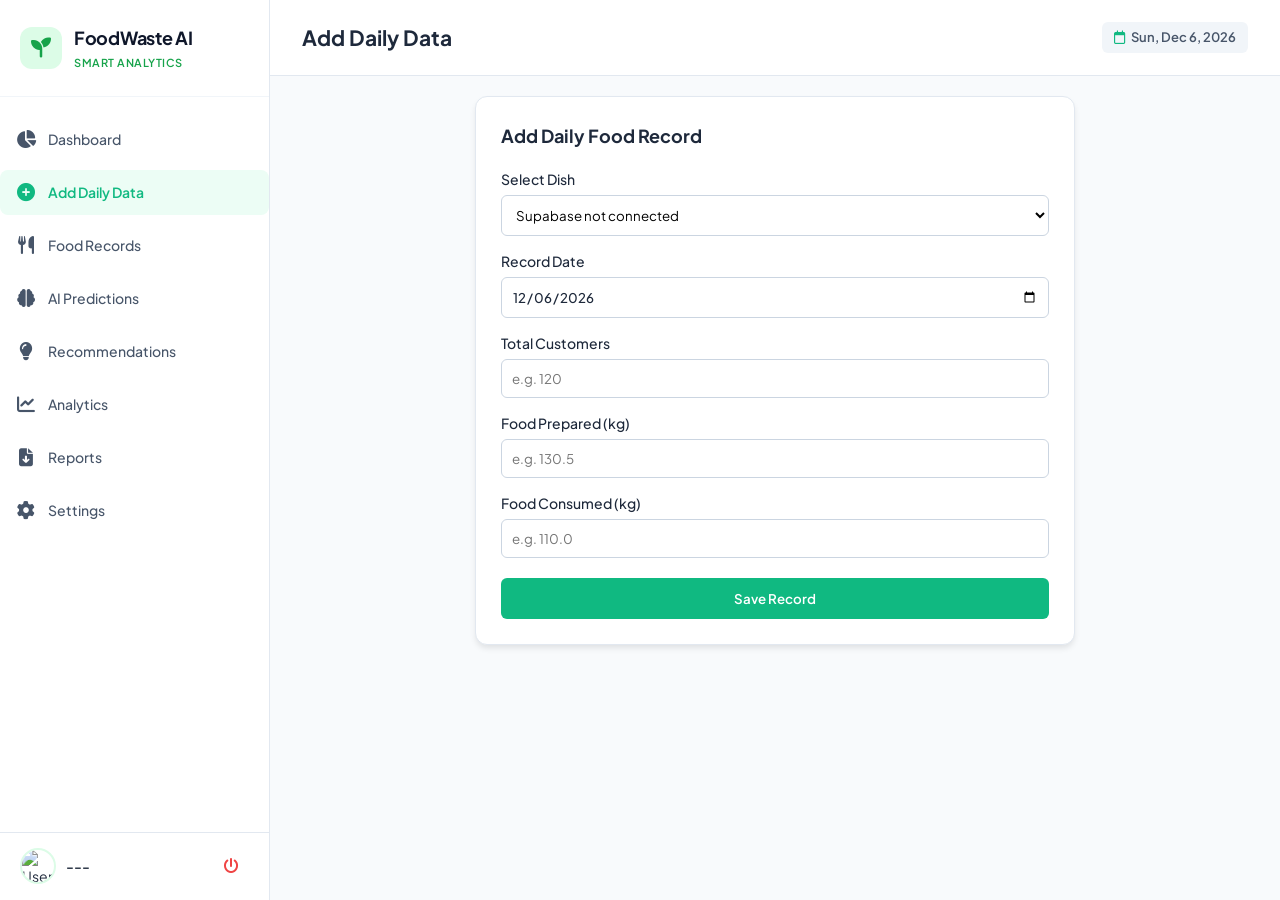
==== Daily_data.html @ f4ef6a55 "Add files via upload" ====
<!DOCTYPE html>
<html lang="en">
<head>
    <meta charset="UTF-8">
    <meta name="viewport" content="width=device-width, initial-scale=1.0">
    <title>Add Daily Data - FoodWaste AI</title>
    <!-- Font Awesome for Icons -->
    <link rel="stylesheet" href="https://cdnjs.cloudflare.com/ajax/libs/font-awesome/6.4.0/css/all.min.css">
    <!-- Google Fonts -->
    <link href="https://fonts.googleapis.com/css2?family=Plus+Jakarta+Sans:wght@400;500;600;700;800&display=swap" rel="stylesheet">
    <!-- Stylesheet -->
    <link rel="stylesheet" href="Dashboard.css">
</head>
<body>

    <div class="dashboard-container">
        
        <!-- SIDEBAR OVERLAY FOR MOBILE -->
        <div id="sidebarOverlay" class="sidebar-overlay"></div>

        <!-- SIDEBAR NAVIGATION -->
        <aside id="sidebar" class="sidebar">
            <div class="sidebar-header">
    <a href="Dashboard.html" style="display: flex; align-items: center; gap: 12px; text-decoration: none; color: inherit; width: 100%;">
        <div class="brand-logo">
            <i class="fa-solid fa-seedling"></i>
        </div>
        <div class="brand-title">
            <h2>FoodWaste AI</h2>
            <span>Smart Analytics</span>
        </div>
    </a>
    <button class="mobile-close-btn" id="mobileCloseBtn">
        <i class="fa-solid fa-xmark"></i>
    </button>
</div>

            <ul class="sidebar-nav" style="list-style: none; padding: 0; margin: 20px 0;">
                <li>
                    <a href="Dashboard.html" class="nav-item" data-page="dashboard" style="display: flex; align-items: center; gap: 12px; padding: 12px 16px; text-decoration: none; color: #475569; font-weight: 500; border-radius: 8px; margin-bottom: 4px;">
                        <i class="fa-solid fa-chart-pie" style="width: 20px; text-align: center;"></i>
                        <span>Dashboard</span>
                    </a>
                </li>
                <li>
                    <a href="Daily_data.html" class="nav-item active" data-page="add-daily-data" style="display: flex; align-items: center; gap: 12px; padding: 12px 16px; text-decoration: none; color: #10b981; background: #ecfdf5; font-weight: 600; border-radius: 8px; margin-bottom: 4px;">
                        <i class="fa-solid fa-circle-plus" style="width: 20px; text-align: center;"></i>
                        <span>Add Daily Data</span>
                    </a>
                </li>
                <li>
                    <a href="Food_records.html" class="nav-item" data-page="food-records" style="display: flex; align-items: center; gap: 12px; padding: 12px 16px; text-decoration: none; color: #475569; font-weight: 500; border-radius: 8px; margin-bottom: 4px;">
                        <i class="fa-solid fa-utensils" style="width: 20px; text-align: center;"></i>
                        <span>Food Records</span>
                    </a>
                </li>
                <li>
                    <a href="Prediction.html" class="nav-item" data-page="predictions" style="display: flex; align-items: center; gap: 12px; padding: 12px 16px; text-decoration: none; color: #475569; font-weight: 500; border-radius: 8px; margin-bottom: 4px;">
                        <i class="fa-solid fa-brain" style="width: 20px; text-align: center;"></i>
                        <span>AI Predictions</span>
                    </a>
                </li>
                <li>
                    <a href="recommendations.html" class="nav-item" data-page="recommendations" style="display: flex; align-items: center; gap: 12px; padding: 12px 16px; text-decoration: none; color: #475569; font-weight: 500; border-radius: 8px; margin-bottom: 4px;">
                        <i class="fa-solid fa-lightbulb" style="width: 20px; text-align: center;"></i>
                        <span>Recommendations</span>
                    </a>
                </li>
                <li>
                    <a href="analytics.html" class="nav-item" data-page="analytics" style="display: flex; align-items: center; gap: 12px; padding: 12px 16px; text-decoration: none; color: #475569; font-weight: 500; border-radius: 8px; margin-bottom: 4px;">
                        <i class="fa-solid fa-chart-line" style="width: 20px; text-align: center;"></i>
                        <span>Analytics</span>
                    </a>
                </li>
                <li>
                    <a href="reports.html" class="nav-item" data-page="reports" style="display: flex; align-items: center; gap: 12px; padding: 12px 16px; text-decoration: none; color: #475569; font-weight: 500; border-radius: 8px; margin-bottom: 4px;">
                        <i class="fa-solid fa-file-arrow-down" style="width: 20px; text-align: center;"></i>
                        <span>Reports</span>
                    </a>
                </li>
                <li>
                    <a href="settings.html" class="nav-item" data-page="settings" style="display: flex; align-items: center; gap: 12px; padding: 12px 16px; text-decoration: none; color: #475569; font-weight: 500; border-radius: 8px; margin-bottom: 4px;">
                        <i class="fa-solid fa-gear" style="width: 20px; text-align: center;"></i>
                        <span>Settings</span>
                    </a>
                </li>
            </ul>

            <div class="sidebar-footer" style="padding-top: 15px; border-top: 1px solid #e2e8f0; display: flex; align-items: center; justify-content: space-between;">
                <div class="admin-profile" style="display: flex; align-items: center; gap: 10px;">
                    <img src="https://images.unsplash.com/photo-1534528741775-53994a69daeb?auto=format&fit=crop&w=150&q=80" alt="User" class="admin-avatar" style="width: 36px; height: 36px; border-radius: 50%; object-fit: cover;">
                    <div class="admin-info">
                        <h4 id="sidebarAdminName" style="font-size: 14px; margin: 0; color: #1e293b;">---</h4>
                        <!-- <p style="font-size: 11px; margin: 0; color: #64748b;">Indore, MP</p> -->
                    </div>
                </div>
                <button class="logout-btn" title="Logout" style="background: none; border: none; color: #ef4444; font-size: 16px; cursor: pointer;">
                    <i class="fa-solid fa-power-off"></i>
                </button>
            </div>
        </aside>

        <!-- MAIN CONTENT WRAPPER -->
        <div class="main-content">
            
            <!-- TOP HEADER -->
            <header class="top-header">
                <div class="header-left">
                    <button id="sidebarToggle" class="sidebar-toggle-btn"><i class="fa-solid fa-bars"></i></button>
                    <h2>Add Daily Data</h2>
                </div>
                <div class="header-right">
                    <div class="date-display" id="currentDateDisplay" style="font-size: 13px; font-weight: 600; color: #475569; background: #f1f5f9; padding: 6px 12px; border-radius: 6px;">
                        <i class="fa-regular fa-calendar" style="margin-right: 6px; color: #10b981;"></i>Loading Date...
                    </div>
                </div>
            </header>

            <!-- PAGE CONTENT AREA -->
            <main class="content-body" style="padding: 20px;">
                
                <!-- Food Record Form / Container Card -->
                <div class="card" style="max-width: 600px; margin: 0 auto; background: white; padding: 25px; border-radius: 12px; box-shadow: 0 4px 6px -1px rgba(0,0,0,0.1);">
                    <div class="card-header" style="display: flex; justify-content: space-between; align-items: center; margin-bottom: 20px;">
                        <h3 style="margin: 0; font-size: 18px; color: #1e293b;">Add Daily Food Record</h3>
                    </div>
                    
                    <form id="foodRecordForm">
                        <!-- Select Dish Dropdown -->
                        <div class="form-group" style="margin-bottom: 15px;">
                            <label style="display:block; margin-bottom:5px; font-size:14px; font-weight:500;">Select Dish</label>
                            <select id="dishSelect" style="width:100%; padding:10px; border:1px solid #cbd5e1; border-radius:6px; outline:none; background:white;" required>
                                <option value="">-- Loading Dishes --</option>
                            </select>
                        </div>

                        <div class="form-group" style="margin-bottom: 15px;">
                            <label style="display:block; margin-bottom:5px; font-size:14px; font-weight:500;">Record Date</label>
                            <input type="date" id="recDate" class="date-input" style="width:100%; padding:10px; border:1px solid #cbd5e1; border-radius:6px; outline:none;" required>
                        </div>
                        
                        <div class="form-group" style="margin-bottom: 15px;">
                            <label style="display:block; margin-bottom:5px; font-size:14px; font-weight:500;">Total Customers</label>
                            <input type="number" id="recCustomers" placeholder="e.g. 120" style="width:100%; padding:10px; border:1px solid #cbd5e1; border-radius:6px; outline:none;" required>
                        </div>
                        
                        <div class="form-group" style="margin-bottom: 15px;">
                            <label style="display:block; margin-bottom:5px; font-size:14px; font-weight:500;">Food Prepared (kg)</label>
                            <input type="number" step="0.1" id="recPrepared" placeholder="e.g. 130.5" style="width:100%; padding:10px; border:1px solid #cbd5e1; border-radius:6px; outline:none;" required>
                        </div>
                        
                        <div class="form-group" style="margin-bottom: 20px;">
                            <label style="display:block; margin-bottom:5px; font-size:14px; font-weight:500;">Food Consumed (kg)</label>
                            <input type="number" step="0.1" id="recConsumed" placeholder="e.g. 110.0" style="width:100%; padding:10px; border:1px solid #cbd5e1; border-radius:6px; outline:none;" required>
                        </div>
                        
                        <button type="submit" class="btn-primary" style="width:100%; padding:12px; background:#10b981; color:white; border:none; border-radius:6px; font-weight:600; cursor:pointer;">Save Record</button>
                    </form>
                </div>

            </main>
        </div>
    </div>

    <!-- Supabase CDN -->
    <script src="https://cdn.jsdelivr.net/npm/@supabase/supabase-js@2"></script>
    <!-- Your Main Script -->
    <script src="daily_data.js"></script>
</body>
</html>
---- Dashboard.css ----
/* ==========================================================================
   FoodWaste AI - Admin Dashboard Stylesheet
   Theme: Professional Green/Blue Sustainability-Oriented SaaS
   ========================================================================== */

:root {
    --primary-50: #f0fdf4;
    --primary-100: #dcfce7;
    --primary-500: #22c55e;
    --primary-600: #16a34a;
    --primary-700: #15803d;
    --primary-900: #14532d;
    
    --teal-500: #14b8a6;
    --teal-650: #0f766e;
    
    --blue-500: #3b82f6;
    --blue-600: #2563eb;
    
    --success: #10b981;
    --warning: #f59e0b;
    --danger: #ef4444;
    
    --slate-50: #f8fafc;
    --slate-100: #f1f5f9;
    --slate-200: #e2e8f0;
    --slate-300: #cbd5e1;
    --slate-400: #94a3b8;
    --slate-600: #475569;
    --slate-700: #334155;
    --slate-800: #1e293b;
    --slate-900: #0f172a;
    
    --white: #ffffff;
    
    --sidebar-width: 270px;
    --header-height: 76px;
    
    --shadow-sm: 0 1px 2px 0 rgba(0, 0, 0, 0.05);
    --shadow-md: 0 4px 6px -1px rgba(0, 0, 0, 0.05), 0 2px 4px -2px rgba(0, 0, 0, 0.05);
    --shadow-lg: 0 10px 15px -3px rgba(0, 0, 0, 0.05), 0 4px 6px -4px rgba(0, 0, 0, 0.05);
    
    --radius-sm: 8px;
    --radius-md: 12px;
    --radius-lg: 16px;
    --radius-full: 9999px;
    
    --transition: all 0.25s ease-in-out;
}

* {
    box-sizing: border-box;
    margin: 0;
    padding: 0;
    font-family: 'Plus Jakarta Sans', sans-serif;
}

body {
    background-color: var(--slate-50);
    color: var(--slate-800);
    line-height: 1.5;
    font-size: 14px;
    overflow-x: hidden;
}

/* Scrollbar customization */
::-webkit-scrollbar {
    width: 6px;
    height: 6px;
}
::-webkit-scrollbar-track {
    background: transparent;
}
::-webkit-scrollbar-thumb {
    background: var(--slate-300);
    border-radius: var(--radius-full);
}
::-webkit-scrollbar-thumb:hover {
    background: var(--slate-400);
}

/* ==========================================================================
   App Layout
   ========================================================================== */

.app-container {
    display: flex;
    min-height: 100vh;
}

/* Sidebar Overlay for Mobile */
.sidebar-overlay {
    position: fixed;
    top: 0;
    left: 0;
    width: 100%;
    height: 100%;
    background: rgba(15, 23, 42, 0.5);
    backdrop-filter: blur(2px);
    z-index: 99;
    opacity: 0;
    visibility: hidden;
    transition: var(--transition);
}
.sidebar-overlay.active {
    opacity: 1;
    visibility: visible;
}

/* ==========================================================================
   Left Sidebar
   ========================================================================== */

.sidebar {
    width: var(--sidebar-width);
    background: var(--white);
    border-right: 1px solid var(--slate-200);
    display: flex;
    flex-direction: column;
    position: fixed;
    top: 0;
    left: 0;
    height: 100vh;
    z-index: 100;
    transition: transform 0.3s ease;
}

.sidebar-header {
    padding: 24px 20px;
    display: flex;
    align-items: center;
    gap: 12px;
    border-bottom: 1px solid var(--slate-100);
}

.brand-logo {
    width: 42px;
    height: 42px;
    background: var(--primary-100);
    color: var(--primary-600);
    border-radius: var(--radius-md);
    display: flex;
    align-items: center;
    justify-content: center;
    font-size: 20px;
}

.brand-title h2 {
    font-size: 18px;
    font-weight: 700;
    color: var(--slate-900);
    letter-spacing: -0.3px;
}

.brand-title span {
    font-size: 11px;
    font-weight: 600;
    color: var(--primary-600);
    text-transform: uppercase;
    letter-spacing: 0.5px;
}

.mobile-close-btn {
    display: none;
    background: none;
    border: none;
    font-size: 20px;
    color: var(--slate-600);
    cursor: pointer;
    margin-left: auto;
}

.sidebar-nav {
    padding: 20px 12px;
    flex: 1;
    overflow-y: auto;
    display: flex;
    flex-direction: column;
    gap: 4px;
}

.nav-item {
    display: flex;
    align-items: center;
    gap: 12px;
    padding: 12px 16px;
    color: var(--slate-600);
    text-decoration: none;
    font-weight: 500;
    border-radius: var(--radius-sm);
    transition: var(--transition);
}

.nav-item i {
    font-size: 18px;
    width: 20px;
    text-align: center;
}

.nav-item:hover {
    background: var(--slate-50);
    color: var(--slate-900);
}

.nav-item.active {
    background: var(--primary-50);
    color: var(--primary-700);
    font-weight: 600;
}

.sidebar-footer {
    padding: 16px 20px;
    border-top: 1px solid var(--slate-100);
    display: flex;
    align-items: center;
    justify-content: space-between;
    background: var(--white);
}

.admin-profile {
    display: flex;
    align-items: center;
    gap: 12px;
}

.admin-avatar {
    width: 38px;
    height: 38px;
    border-radius: var(--radius-full);
    object-fit: cover;
    border: 2px solid var(--primary-100);
}

.admin-info h4 {
    font-size: 13px;
    font-weight: 600;
    color: var(--slate-900);
}

.admin-info span {
    font-size: 11px;
    color: var(--slate-400);
}

.logout-btn {
    background: var(--slate-50);
    border: 1px solid var(--slate-200);
    color: var(--danger);
    width: 36px;
    height: 36px;
    border-radius: var(--radius-sm);
    display: flex;
    align-items: center;
    justify-content: center;
    cursor: pointer;
    transition: var(--transition);
}

.logout-btn:hover {
    background: #fef2f2;
    border-color: #fecaca;
}

/* ==========================================================================
   Main Content Area
   ========================================================================== */

.main-content {
    margin-left: var(--sidebar-width);
    flex: 1;
    display: flex;
    flex-direction: column;
    min-height: 100vh;
}

/* ==========================================================================
   Top Header
   ========================================================================== */

.top-header {
    height: var(--header-height);
    background: var(--white);
    border-bottom: 1px solid var(--slate-200);
    padding: 0 32px;
    display: flex;
    align-items: center;
    justify-content: space-between;
    position: sticky;
    top: 0;
    z-index: 90;
}

.header-left {
    display: flex;
    align-items: center;
    gap: 16px;
}

.menu-toggle-btn {
    display: none;
    background: var(--slate-50);
    border: 1px solid var(--slate-200);
    width: 38px;
    height: 38px;
    border-radius: var(--radius-sm);
    align-items: center;
    justify-content: center;
    cursor: pointer;
    color: var(--slate-700);
    transition: var(--transition);
}

.menu-toggle-btn:hover {
    background: var(--slate-100);
}

.page-title-group h1 {
    font-size: 20px;
    font-weight: 700;
    color: var(--slate-900);
    letter-spacing: -0.4px;
}

.page-title-group p {
    font-size: 13px;
    color: var(--slate-400);
}

.header-right {
    display: flex;
    align-items: center;
    gap: 20px;
}

.date-selector-wrapper {
    display: flex;
    align-items: center;
    gap: 8px;
    background: var(--slate-50);
    border: 1px solid var(--slate-200);
    padding: 6px 12px;
    border-radius: var(--radius-sm);
    color: var(--slate-600);
    font-size: 13px;
}

.date-input {
    border: none;
    background: transparent;
    color: var(--slate-800);
    font-weight: 500;
    font-family: inherit;
    outline: none;
    cursor: pointer;
}

.notification-wrapper {
    position: relative;
}

.icon-btn {
    width: 40px;
    height: 40px;
    background: var(--slate-50);
    border: 1px solid var(--slate-200);
    border-radius: var(--radius-sm);
    display: flex;
    align-items: center;
    justify-content: center;
    color: var(--slate-600);
    cursor: pointer;
    position: relative;
    transition: var(--transition);
}

.icon-btn:hover {
    background: var(--slate-100);
    color: var(--slate-900);
}

.notification-badge {
    position: absolute;
    top: -5px;
    right: -5px;
    background: var(--danger);
    color: var(--white);
    font-size: 10px;
    font-weight: 700;
    width: 18px;
    height: 18px;
    border-radius: var(--radius-full);
    display: flex;
    align-items: center;
    justify-content: center;
    border: 2px solid var(--white);
}

.notification-dropdown {
    position: absolute;
    top: 50px;
    right: 0;
    width: 320px;
    background: var(--white);
    border: 1px solid var(--slate-200);
    border-radius: var(--radius-md);
    box-shadow: var(--shadow-lg);
    display: none;
    z-index: 110;
    animation: fadeIn 0.2s ease;
}

.notification-dropdown.active {
    display: block;
}

.dropdown-header {
    padding: 14px 16px;
    border-bottom: 1px solid var(--slate-100);
    display: flex;
    align-items: center;
    justify-content: space-between;
}

.dropdown-header h4 {
    font-size: 14px;
    font-weight: 600;
    color: var(--slate-900);
}

.mark-read {
    font-size: 12px;
    color: var(--primary-600);
    cursor: pointer;
    font-weight: 500;
}
.mark-read:hover {
    text-decoration: underline;
}

.dropdown-body {
    max-height: 300px;
    overflow-y: auto;
}

.notification-item {
    padding: 12px 16px;
    display: flex;
    gap: 12px;
    border-bottom: 1px solid var(--slate-100);
    transition: var(--transition);
}

.notification-item:hover {
    background: var(--slate-50);
}

.notification-item.unread {
    background: var(--primary-50);
}

.notification-item i {
    font-size: 16px;
    margin-top: 2px;
}

.notification-item p {
    font-size: 13px;
    color: var(--slate-700);
    margin-bottom: 2px;
}

.notification-item span {
    font-size: 11px;
    color: var(--slate-400);
}

.header-profile {
    display: flex;
    align-items: center;
    gap: 10px;
    padding-left: 10px;
    border-left: 1px solid var(--slate-200);
}

.header-avatar {
    width: 36px;
    height: 36px;
    border-radius: var(--radius-full);
    object-fit: cover;
}

.header-admin-name {
    font-weight: 600;
    color: var(--slate-800);
    font-size: 13px;
}

/* ==========================================================================
   Dashboard Content Layout & Common Components
   ========================================================================== */

.dashboard-content {
    padding: 32px;
    flex: 1;
    display: flex;
    flex-direction: column;
    gap: 28px;
}

/* KPI Cards Grid */
.kpi-grid {
    display: grid;
    grid-template-columns: repeat(4, 1fr);
    gap: 20px;
}

.kpi-card {
    background: var(--white);
    border: 1px solid var(--slate-200);
    border-radius: var(--radius-md);
    padding: 20px;
    display: flex;
    align-items: center;
    justify-content: space-between;
    box-shadow: var(--shadow-sm);
    transition: var(--transition);
}

.kpi-card:hover {
    box-shadow: var(--shadow-md);
    border-color: var(--slate-300);
    transform: translateY(-2px);
}

.kpi-subtitle {
    font-size: 12px;
    font-weight: 600;
    color: var(--slate-400);
    text-transform: uppercase;
    letter-spacing: 0.3px;
    display: block;
    margin-bottom: 6px;
}

.kpi-value {
    font-size: 24px;
    font-weight: 700;
    color: var(--slate-900);
    letter-spacing: -0.5px;
    margin-bottom: 6px;
}

.kpi-trend {
    font-size: 12px;
    font-weight: 500;
    display: flex;
    align-items: center;
    gap: 4px;
}

.kpi-trend.positive {
    color: var(--success);
}

.kpi-trend.neutral {
    color: var(--slate-500);
}

.kpi-icon {
    width: 48px;
    height: 48px;
    border-radius: var(--radius-md);
    display: flex;
    align-items: center;
    justify-content: center;
    font-size: 20px;
}

.bg-blue { background: #eff6ff; color: var(--blue-600); }
.bg-emerald { background: var(--primary-50); color: var(--primary-600); }
.bg-amber { background: #fffbeb; color: var(--warning); }
.bg-teal { background: #f0fdfa; color: var(--teal-500); }

/* Common Card Style */
.card {
    background: var(--white);
    border: 1px solid var(--slate-200);
    border-radius: var(--radius-md);
    padding: 24px;
    box-shadow: var(--shadow-sm);
}

.card-header-flex {
    display: flex;
    align-items: center;
    justify-content: space-between;
    margin-bottom: 20px;
}

.card-title-group h2 {
    font-size: 16px;
    font-weight: 700;
    color: var(--slate-900);
    letter-spacing: -0.2px;
}

.card-title-group p {
    font-size: 12px;
    color: var(--slate-400);
    margin-top: 2px;
}

/* ==========================================================================
   AI Insights Grid (Prediction & Recommendation Cards)
   ========================================================================== */

.ai-insights-grid {
    display: grid;
    grid-template-columns: 1.2fr 1fr;
    gap: 20px;
}

.ai-prediction-card {
    background: linear-gradient(135deg, #ffffff 0%, var(--primary-50) 100%);
    border-color: #bbf7d0;
}

.ai-badge {
    display: inline-flex;
    align-items: center;
    gap: 6px;
    font-size: 11px;
    font-weight: 600;
    color: var(--primary-700);
    background: var(--primary-100);
    padding: 4px 10px;
    border-radius: var(--radius-full);
    text-transform: uppercase;
    letter-spacing: 0.5px;
    margin-bottom: 8px;
}

.ai-badge.recommend {
    color: #b45309;
    background: #fef3c7;
}

.pulse-indicator {
    width: 10px;
    height: 10px;
    background: var(--success);
    border-radius: var(--radius-full);
    box-shadow: 0 0 0 rgba(16, 185, 129, 0.4);
    animation: pulse 2s infinite;
}

@keyframes pulse {
    0% {
        box-shadow: 0 0 0 0 rgba(16, 185, 129, 0.4);
    }
    70% {
        box-shadow: 0 0 0 8px rgba(16, 185, 129, 0);
    }
    100% {
        box-shadow: 0 0 0 0 rgba(16, 185, 129, 0);
    }
}

.prediction-highlight-box {
    display: flex;
    align-items: center;
    justify-content: space-between;
    background: var(--white);
    border: 1px solid #bbf7d0;
    border-radius: var(--radius-md);
    padding: 20px;
    margin-bottom: 20px;
}

.pred-main-metric .pred-label {
    font-size: 12px;
    font-weight: 600;
    color: var(--slate-500);
    display: block;
    margin-bottom: 4px;
}

.pred-number {
    font-size: 32px;
    font-weight: 800;
    color: var(--primary-900);
    letter-spacing: -1px;
}

.pred-number .unit {
    font-size: 14px;
    font-weight: 600;
    color: var(--slate-600);
}

.pred-sub-metrics {
    display: flex;
    flex-direction: column;
    gap: 10px;
    border-left: 1px solid var(--slate-200);
    padding-left: 20px;
}

.sub-metric-item {
    display: flex;
    flex-direction: column;
}

.sub-label {
    font-size: 11px;
    color: var(--slate-400);
}

.sub-val {
    font-size: 14px;
    font-weight: 700;
    color: var(--slate-800);
}

.sub-val.highlight {
    color: var(--primary-700);
}

/* Recommendation Card */
.ai-recommendation-card {
    background: var(--white);
}

.recommendation-content-box {
    display: flex;
    gap: 16px;
    align-items: flex-start;
    background: var(--slate-50);
    border: 1px solid var(--slate-200);
    border-radius: var(--radius-md);
    padding: 20px;
    margin-bottom: 20px;
}

.recommendation-icon-box {
    width: 42px;
    height: 42px;
    background: #fef3c7;
    color: #d97706;
    border-radius: var(--radius-md);
    display: flex;
    align-items: center;
    justify-content: center;
    font-size: 18px;
    flex-shrink: 0;
}

.recommendation-text {
    font-size: 13px;
    color: var(--slate-700);
    line-height: 1.6;
}

.recommendation-actions {
    display: flex;
    gap: 12px;
}

/* Buttons */
.btn {
    padding: 10px 18px;
    border-radius: var(--radius-sm);
    font-size: 13px;
    font-weight: 600;
    cursor: pointer;
    display: inline-flex;
    align-items: center;
    justify-content: center;
    gap: 8px;
    transition: var(--transition);
    border: 1px solid transparent;
}

.btn-primary {
    background: var(--primary-600);
    color: var(--white);
}
.btn-primary:hover {
    background: var(--primary-700);
}

.btn-outline {
    background: transparent;
    border-color: var(--slate-300);
    color: var(--slate-700);
}
.btn-outline:hover {
    background: var(--slate-50);
    border-color: var(--slate-400);
    color: var(--slate-900);
}

.btn-subtle {
    background: var(--slate-100);
    color: var(--slate-700);
    border: none;
}
.btn-subtle:hover {
    background: var(--slate-200);
}

.btn-sm {
    padding: 6px 12px;
    font-size: 12px;
}

/* ==========================================================================
   Analytics Charts Layout
   ========================================================================== */

.charts-grid-two {
    display: grid;
    grid-template-columns: 1fr 1fr;
    gap: 20px;
}

.chart-card {
    display: flex;
    flex-direction: column;
}

.chart-container {
    position: relative;
    height: 280px;
    width: 100%;
}

.chart-container-large {
    position: relative;
    height: 320px;
    width: 100%;
}

.chart-filter-group {
    display: flex;
    background: var(--slate-100);
    padding: 3px;
    border-radius: var(--radius-sm);
    gap: 2px;
}

.filter-btn {
    background: transparent;
    border: none;
    font-size: 11px;
    font-weight: 600;
    color: var(--slate-600);
    padding: 5px 10px;
    border-radius: 6px;
    cursor: pointer;
    transition: var(--transition);
}

.filter-btn.active {
    background: var(--white);
    color: var(--slate-900);
    box-shadow: var(--shadow-sm);
}

.chart-subtitle-badge {
    font-size: 11px;
    font-weight: 600;
    color: var(--slate-400);
    background: var(--slate-100);
    padding: 4px 10px;
    border-radius: var(--radius-full);
}

/* Demand Analysis Card Custom Header */
.demand-analysis-card .demand-stats-summary {
    display: flex;
    gap: 12px;
}

.summary-pill {
    display: flex;
    align-items: center;
    gap: 6px;
    font-size: 12px;
    background: var(--slate-50);
    border: 1px solid var(--slate-200);
    padding: 6px 12px;
    border-radius: var(--radius-full);
    color: var(--slate-600);
}

/* ==========================================================================
   AI Insights & Alerts Section
   ========================================================================== */

.insights-alerts-section {
    display: flex;
    flex-direction: column;
    gap: 16px;
}

.section-heading h2 {
    font-size: 18px;
    font-weight: 700;
    color: var(--slate-900);
    letter-spacing: -0.3px;
}

.section-heading p {
    font-size: 13px;
    color: var(--slate-400);
}

.insights-grid {
    display: grid;
    grid-template-columns: repeat(3, 1fr);
    gap: 20px;
}

.insight-card {
    background: var(--white);
    border: 1px solid var(--slate-200);
    border-radius: var(--radius-md);
    padding: 20px;
    display: flex;
    gap: 16px;
    box-shadow: var(--shadow-sm);
    position: relative;
    overflow: hidden;
}

.insight-card::before {
    content: '';
    position: absolute;
    top: 0;
    left: 0;
    width: 4px;
    height: 100%;
}

.insight-card.warning-alert::before { background: var(--warning); }
.insight-card.info-alert::before { background: var(--blue-500); }
.insight-card.success-alert::before { background: var(--success); }

.insight-icon-wrap {
    width: 40px;
    height: 40px;
    border-radius: var(--radius-md);
    display: flex;
    align-items: center;
    justify-content: center;
    font-size: 16px;
    flex-shrink: 0;
}

.warning-alert .insight-icon-wrap { background: #fffbeb; color: var(--warning); }
.info-alert .insight-icon-wrap { background: #eff6ff; color: var(--blue-600); }
.success-alert .insight-icon-wrap { background: var(--primary-50); color: var(--primary-600); }

.insight-content h3 {
    font-size: 14px;
    font-weight: 700;
    color: var(--slate-900);
    margin-bottom: 4px;
}

.insight-content p {
    font-size: 12px;
    color: var(--slate-600);
    line-height: 1.5;
    margin-bottom: 10px;
}

.insight-tag {
    font-size: 10px;
    font-weight: 700;
    text-transform: uppercase;
    letter-spacing: 0.5px;
    padding: 2px 8px;
    border-radius: var(--radius-full);
}

.warning-alert .insight-tag { background: #fef3c7; color: #b45309; }
.info-alert .insight-tag { background: #dbeafe; color: #1e40af; }
.success-alert .insight-tag { background: var(--primary-100); color: var(--primary-800); }

/* ==========================================================================
   Recent Food Records Table
   ========================================================================== */

.table-responsive {
    width: 100%;
    overflow-x: auto;
}

.data-table {
    width: 100%;
    border-collapse: collapse;
    text-align: left;
    font-size: 13px;
}

.data-table th {
    background: var(--slate-50);
    color: var(--slate-500);
    font-weight: 600;
    text-transform: uppercase;
    font-size: 11px;
    letter-spacing: 0.5px;
    padding: 12px 16px;
    border-bottom: 1px solid var(--slate-200);
}

.data-table td {
    padding: 14px 16px;
    color: var(--slate-700);
    border-bottom: 1px solid var(--slate-100);
    font-weight: 500;
}

.data-table tbody tr:hover {
    background: var(--slate-50);
}

.status-badge {
    display: inline-flex;
    align-items: center;
    padding: 4px 10px;
    border-radius: var(--radius-full);
    font-size: 11px;
    font-weight: 600;
}

.status-badge.normal {
    background: #e0f2fe;
    color: #0369a1;
}

.status-badge.high-waste {
    background: #fee2e2;
    color: #991b1b;
}

.status-badge.good {
    background: var(--primary-100);
    color: var(--primary-800);
}

/* ==========================================================================
   Footer
   ========================================================================== */

.dashboard-footer {
    padding: 24px 32px;
    background: var(--white);
    border-top: 1px solid var(--slate-200);
    display: flex;
    align-items: center;
    justify-content: space-between;
    font-size: 12px;
    color: var(--slate-400);
    margin-top: auto;
}

.footer-links {
    display: flex;
    gap: 20px;
}

.footer-links a {
    color: var(--slate-500);
    text-decoration: none;
    transition: var(--transition);
}

.footer-links a:hover {
    color: var(--primary-600);
}

/* ==========================================================================
   Modals
   ========================================================================== */

.modal-backdrop {
    position: fixed;
    top: 0;
    left: 0;
    width: 100%;
    height: 100%;
    background: rgba(15, 23, 42, 0.6);
    backdrop-filter: blur(2px);
    z-index: 1000;
    display: flex;
    align-items: center;
    justify-content: center;
    opacity: 0;
    visibility: hidden;
    transition: var(--transition);
}

.modal-backdrop.active {
    opacity: 1;
    visibility: visible;
}

.modal-card {
    background: var(--white);
    width: 100%;
    max-width: 480px;
    border-radius: var(--radius-lg);
    box-shadow: var(--shadow-lg);
    overflow: hidden;
    transform: scale(0.95);
    transition: transform 0.25s ease;
}

.modal-backdrop.active .modal-card {
    transform: scale(1);
}

.modal-header {
    padding: 20px;
    border-bottom: 1px solid var(--slate-200);
    display: flex;
    align-items: center;
    justify-content: space-between;
}

.modal-header h3 {
    font-size: 16px;
    font-weight: 700;
    color: var(--slate-900);
}

.modal-close {
    background: none;
    border: none;
    font-size: 18px;
    cursor: pointer;
    color: var(--slate-500);
}

.modal-body {
    padding: 24px;
    font-size: 13px;
    color: var(--slate-700);
    line-height: 1.6;
}

.modal-footer {
    padding: 16px 20px;
    background: var(--slate-50);
    border-top: 1px solid var(--slate-200);
    display: flex;
    justify-content: flex-end;
}

/* Utility Colors for JS / Icons */
.text-warning { color: var(--warning); }
.text-success { color: var(--success); }
.text-info { color: var(--blue-500); }
.text-amber { color: var(--warning); }
.text-blue { color: var(--blue-600); }
.text-teal { color: var(--teal-500); }

/* ==========================================================================
   Analytics Metrics Grid & Cards (Fix for Analytics Top Stats)
   ========================================================================== */

.metrics-grid {
    display: grid;
    grid-template-columns: repeat(auto-fit, minmax(220px, 1fr));
    gap: 20px;
    margin-bottom: 25px;
}

.metric-card {
    background: var(--white);
    padding: 20px;
    border-radius: var(--radius-md);
    box-shadow: var(--shadow-sm);
    display: flex;
    align-items: center;
    gap: 15px;
    border: 1px solid var(--slate-200);
    transition: var(--transition);
}

.metric-card:hover {
    box-shadow: var(--shadow-md);
    border-color: var(--slate-300);
    transform: translateY(-2px);
}

.metric-card .metric-icon {
    width: 50px;
    height: 50px;
    border-radius: var(--radius-md);
    display: flex;
    align-items: center;
    justify-content: center;
    font-size: 20px;
    color: var(--white);
    flex-shrink: 0;
}

.metric-card .metric-icon.waste { background-color: var(--danger); }
.metric-card .metric-icon.percent { background-color: var(--warning); }
.metric-card .metric-icon.prep { background-color: var(--blue-500); }
.metric-card .metric-icon.customers { background-color: var(--success); }

.metric-card .metric-content p {
    font-size: 13px;
    color: var(--slate-400);
    margin-bottom: 4px;
    font-weight: 600;
}

.metric-card .metric-content h3 {
    font-size: 20px;
    font-weight: 700;
    color: var(--slate-900);
    letter-spacing: -0.5px;
}

/* ==========================================================================
   Responsive Breakpoints
   ========================================================================== */

@media (max-width: 1200px) {
    .kpi-grid {
        grid-template-columns: repeat(2, 1fr);
    }
    .charts-grid-two {
        grid-template-columns: 1fr;
    }
    .insights-grid {
        grid-template-columns: 1fr;
    }
}

@media (max-width: 992px) {
    .sidebar {
        transform: translateX(-100%);
    }
    .sidebar.active {
        transform: translateX(0);
    }
    .mobile-close-btn {
        display: block;
    }
    .main-content {
        margin-left: 0;
    }
    .menu-toggle-btn {
        display: flex;
    }
    .ai-insights-grid {
        grid-template-columns: 1fr;
    }
}

@media (max-width: 768px) {
    .kpi-grid {
        grid-template-columns: 1fr;
    }
    .top-header {
        padding: 0 16px;
    }
    .dashboard-content {
        padding: 16px;
        gap: 20px;
    }
    .header-right {
        gap: 10px;
    }
    .date-selector-wrapper span,
    .header-admin-name {
        display: none;
    }
    .dashboard-footer {
        flex-direction: column;
        gap: 12px;
        text-align: center;
        padding: 20px 16px;
    }
}

@keyframes fadeIn {
    from { opacity: 0; transform: translateY(-8px); }
    to { opacity: 1; transform: translateY(0); }
}
/* Desktop screen (992px se badi screen) par 3-bar, cross aur overlay hide ho jayenge */
@media (min-width: 992px) {
    #sidebarToggle,
    #sidebarClose,
    #sidebarOverlay {
        display: none !important;
    }
}
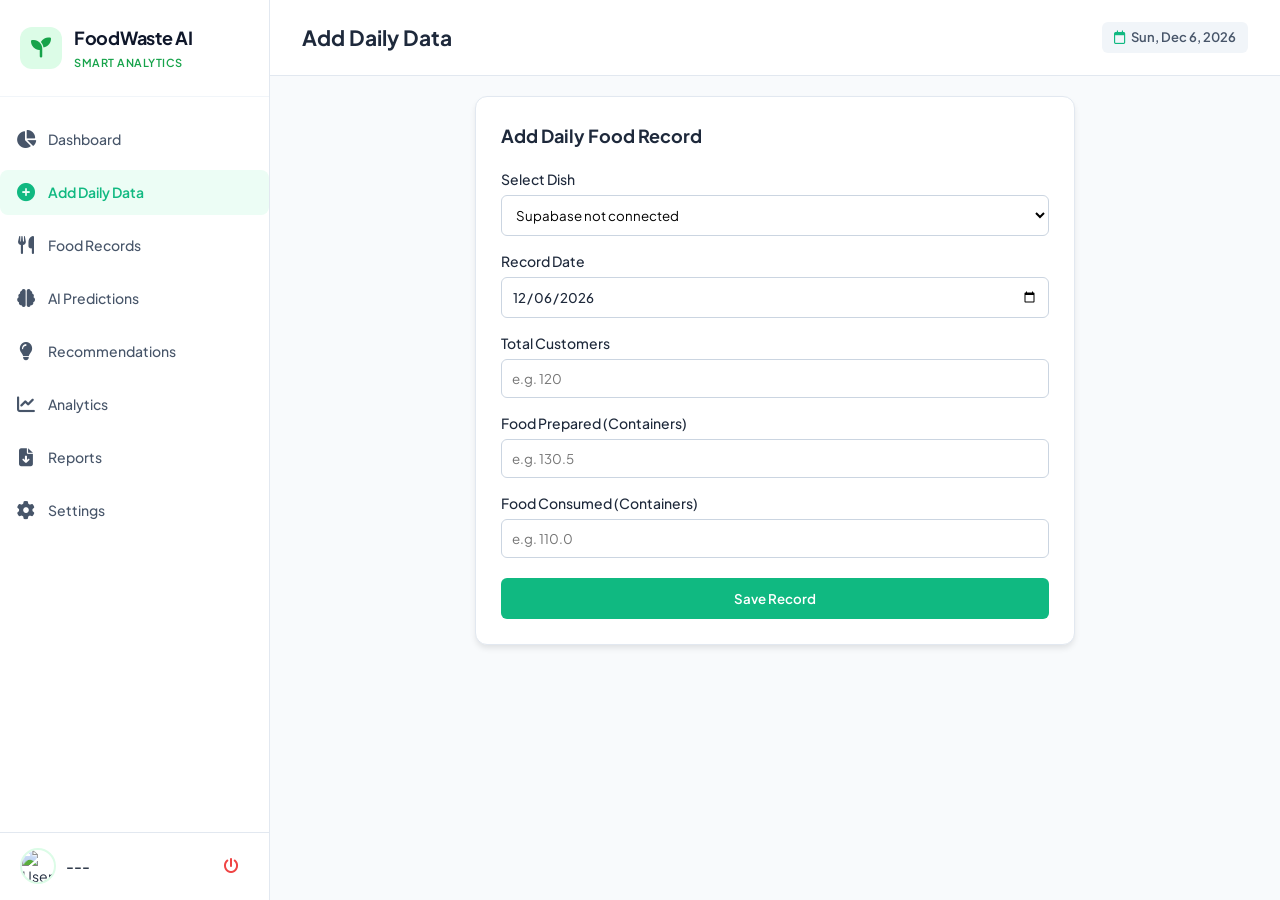
==== commit 2b40d0e1: "Update Daily_data.html" ====
--- a/Daily_data.html
+++ b/Daily_data.html
@@ -145,12 +145,12 @@
                         </div>
                         
                         <div class="form-group" style="margin-bottom: 15px;">
-                            <label style="display:block; margin-bottom:5px; font-size:14px; font-weight:500;">Food Prepared (kg)</label>
+                            <label style="display:block; margin-bottom:5px; font-size:14px; font-weight:500;">Food Prepared (Containers)</label> <!-- Updated from kg to Containers -->
                             <input type="number" step="0.1" id="recPrepared" placeholder="e.g. 130.5" style="width:100%; padding:10px; border:1px solid #cbd5e1; border-radius:6px; outline:none;" required>
                         </div>
                         
                         <div class="form-group" style="margin-bottom: 20px;">
-                            <label style="display:block; margin-bottom:5px; font-size:14px; font-weight:500;">Food Consumed (kg)</label>
+                            <label style="display:block; margin-bottom:5px; font-size:14px; font-weight:500;">Food Consumed (Containers)</label> <!-- Updated from kg to Containers -->
                             <input type="number" step="0.1" id="recConsumed" placeholder="e.g. 110.0" style="width:100%; padding:10px; border:1px solid #cbd5e1; border-radius:6px; outline:none;" required>
                         </div>
                         
@@ -167,4 +167,4 @@
     <!-- Your Main Script -->
     <script src="daily_data.js"></script>
 </body>
-</html>+</html>
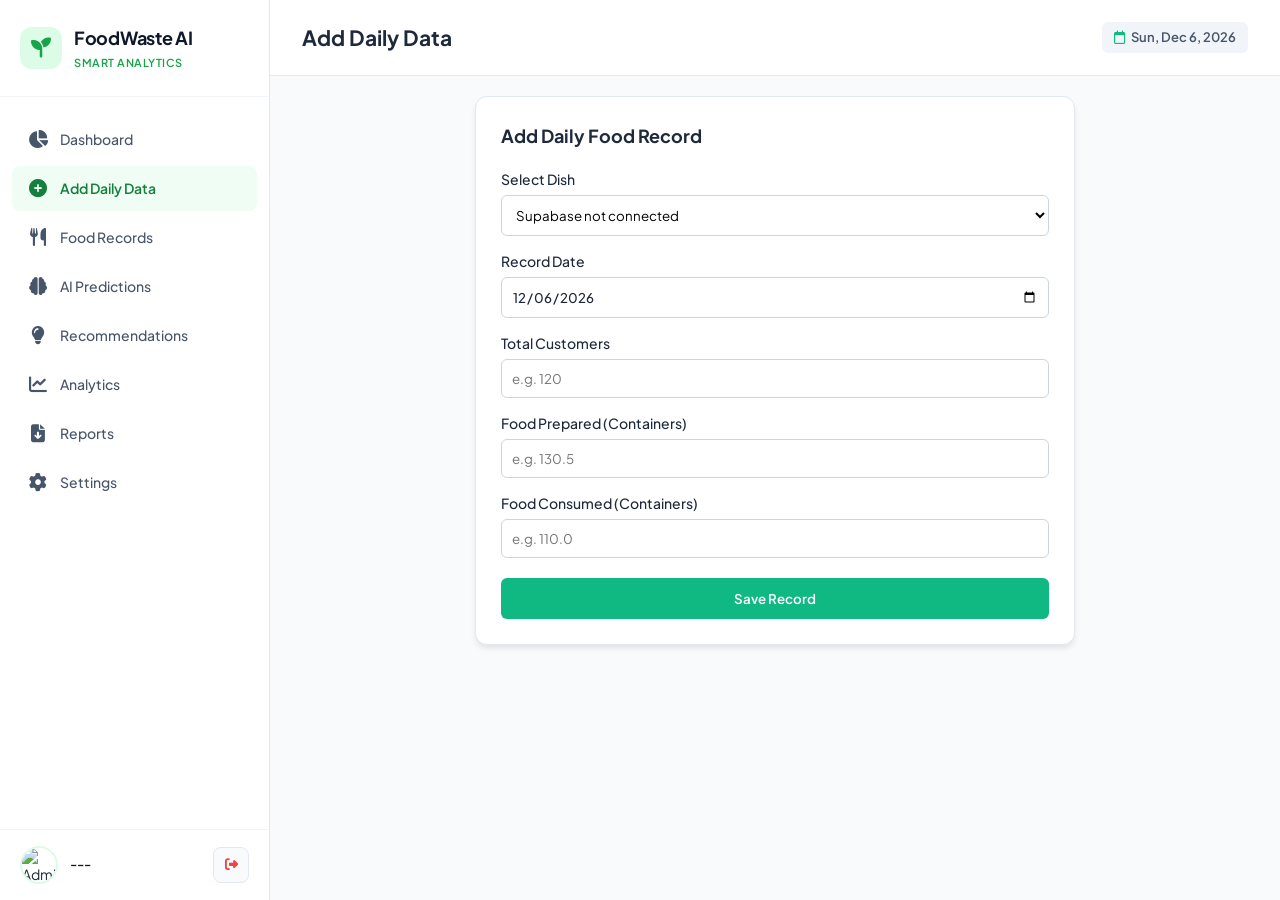
==== commit 21c6409d: "Update Daily_data.html" ====
--- a/Daily_data.html
+++ b/Daily_data.html
@@ -35,67 +35,42 @@
     </button>
 </div>
 
-            <ul class="sidebar-nav" style="list-style: none; padding: 0; margin: 20px 0;">
-                <li>
-                    <a href="Dashboard.html" class="nav-item" data-page="dashboard" style="display: flex; align-items: center; gap: 12px; padding: 12px 16px; text-decoration: none; color: #475569; font-weight: 500; border-radius: 8px; margin-bottom: 4px;">
-                        <i class="fa-solid fa-chart-pie" style="width: 20px; text-align: center;"></i>
-                        <span>Dashboard</span>
-                    </a>
-                </li>
-                <li>
-                    <a href="Daily_data.html" class="nav-item active" data-page="add-daily-data" style="display: flex; align-items: center; gap: 12px; padding: 12px 16px; text-decoration: none; color: #10b981; background: #ecfdf5; font-weight: 600; border-radius: 8px; margin-bottom: 4px;">
-                        <i class="fa-solid fa-circle-plus" style="width: 20px; text-align: center;"></i>
-                        <span>Add Daily Data</span>
-                    </a>
-                </li>
-                <li>
-                    <a href="Food_records.html" class="nav-item" data-page="food-records" style="display: flex; align-items: center; gap: 12px; padding: 12px 16px; text-decoration: none; color: #475569; font-weight: 500; border-radius: 8px; margin-bottom: 4px;">
-                        <i class="fa-solid fa-utensils" style="width: 20px; text-align: center;"></i>
-                        <span>Food Records</span>
-                    </a>
-                </li>
-                <li>
-                    <a href="Prediction.html" class="nav-item" data-page="predictions" style="display: flex; align-items: center; gap: 12px; padding: 12px 16px; text-decoration: none; color: #475569; font-weight: 500; border-radius: 8px; margin-bottom: 4px;">
-                        <i class="fa-solid fa-brain" style="width: 20px; text-align: center;"></i>
-                        <span>AI Predictions</span>
-                    </a>
-                </li>
-                <li>
-                    <a href="recommendations.html" class="nav-item" data-page="recommendations" style="display: flex; align-items: center; gap: 12px; padding: 12px 16px; text-decoration: none; color: #475569; font-weight: 500; border-radius: 8px; margin-bottom: 4px;">
-                        <i class="fa-solid fa-lightbulb" style="width: 20px; text-align: center;"></i>
-                        <span>Recommendations</span>
-                    </a>
-                </li>
-                <li>
-                    <a href="analytics.html" class="nav-item" data-page="analytics" style="display: flex; align-items: center; gap: 12px; padding: 12px 16px; text-decoration: none; color: #475569; font-weight: 500; border-radius: 8px; margin-bottom: 4px;">
-                        <i class="fa-solid fa-chart-line" style="width: 20px; text-align: center;"></i>
-                        <span>Analytics</span>
-                    </a>
-                </li>
-                <li>
-                    <a href="reports.html" class="nav-item" data-page="reports" style="display: flex; align-items: center; gap: 12px; padding: 12px 16px; text-decoration: none; color: #475569; font-weight: 500; border-radius: 8px; margin-bottom: 4px;">
-                        <i class="fa-solid fa-file-arrow-down" style="width: 20px; text-align: center;"></i>
-                        <span>Reports</span>
-                    </a>
-                </li>
-                <li>
-                    <a href="settings.html" class="nav-item" data-page="settings" style="display: flex; align-items: center; gap: 12px; padding: 12px 16px; text-decoration: none; color: #475569; font-weight: 500; border-radius: 8px; margin-bottom: 4px;">
-                        <i class="fa-solid fa-gear" style="width: 20px; text-align: center;"></i>
-                        <span>Settings</span>
-                    </a>
-                </li>
-            </ul>
+            <nav class="sidebar-nav">
+                <a href="Dashboard.html" class="nav-item">
+                    <i class="fa-solid fa-chart-pie"></i> Dashboard
+                </a>
+                <a href="Daily_data.html" class="nav-item active">
+                    <i class="fa-solid fa-circle-plus"></i> Add Daily Data
+                </a>
+                <a href="Food_records.html" class="nav-item">
+                    <i class="fa-solid fa-utensils"></i> Food Records
+                </a>
+                <a href="Prediction.html" class="nav-item">
+                    <i class="fa-solid fa-brain"></i> AI Predictions
+                </a>
+                <a href="recommendations.html" class="nav-item">
+                    <i class="fa-solid fa-lightbulb"></i> Recommendations
+                </a>
+                <a href="Analytics.html" class="nav-item">
+                    <i class="fa-solid fa-chart-line"></i> Analytics
+                </a>
+                <a href="reports.html" class="nav-item">
+                    <i class="fa-solid fa-file-arrow-down"></i> Reports
+                </a>
+                <a href="settings.html" class="nav-item">
+                    <i class="fa-solid fa-gear"></i> Settings
+                </a>
+            </nav>
 
-            <div class="sidebar-footer" style="padding-top: 15px; border-top: 1px solid #e2e8f0; display: flex; align-items: center; justify-content: space-between;">
-                <div class="admin-profile" style="display: flex; align-items: center; gap: 10px;">
-                    <img src="https://images.unsplash.com/photo-1534528741775-53994a69daeb?auto=format&fit=crop&w=150&q=80" alt="User" class="admin-avatar" style="width: 36px; height: 36px; border-radius: 50%; object-fit: cover;">
+            <div class="sidebar-footer">
+                <div class="admin-profile">
+                    <img src="https://encrypted-tbn0.gstatic.com/images?q=tbn:ANd9GcSUy-t00mImJn20OoJQGOZ-hpNBUnrKty6pmaC96C6r_Q&s=10?auto=format&fit=crop&q=80&w=150" alt="Admin Avatar" class="admin-avatar">
                     <div class="admin-info">
-                        <h4 id="sidebarAdminName" style="font-size: 14px; margin: 0; color: #1e293b;">---</h4>
-                        <!-- <p style="font-size: 11px; margin: 0; color: #64748b;">Indore, MP</p> -->
+                        <h4 id="sidebarAdminName">---</h4>
                     </div>
                 </div>
-                <button class="logout-btn" title="Logout" style="background: none; border: none; color: #ef4444; font-size: 16px; cursor: pointer;">
-                    <i class="fa-solid fa-power-off"></i>
+                <button class="logout-btn" id="logoutBtn" title="Logout">
+                    <i class="fa-solid fa-right-from-bracket"></i>
                 </button>
             </div>
         </aside>
